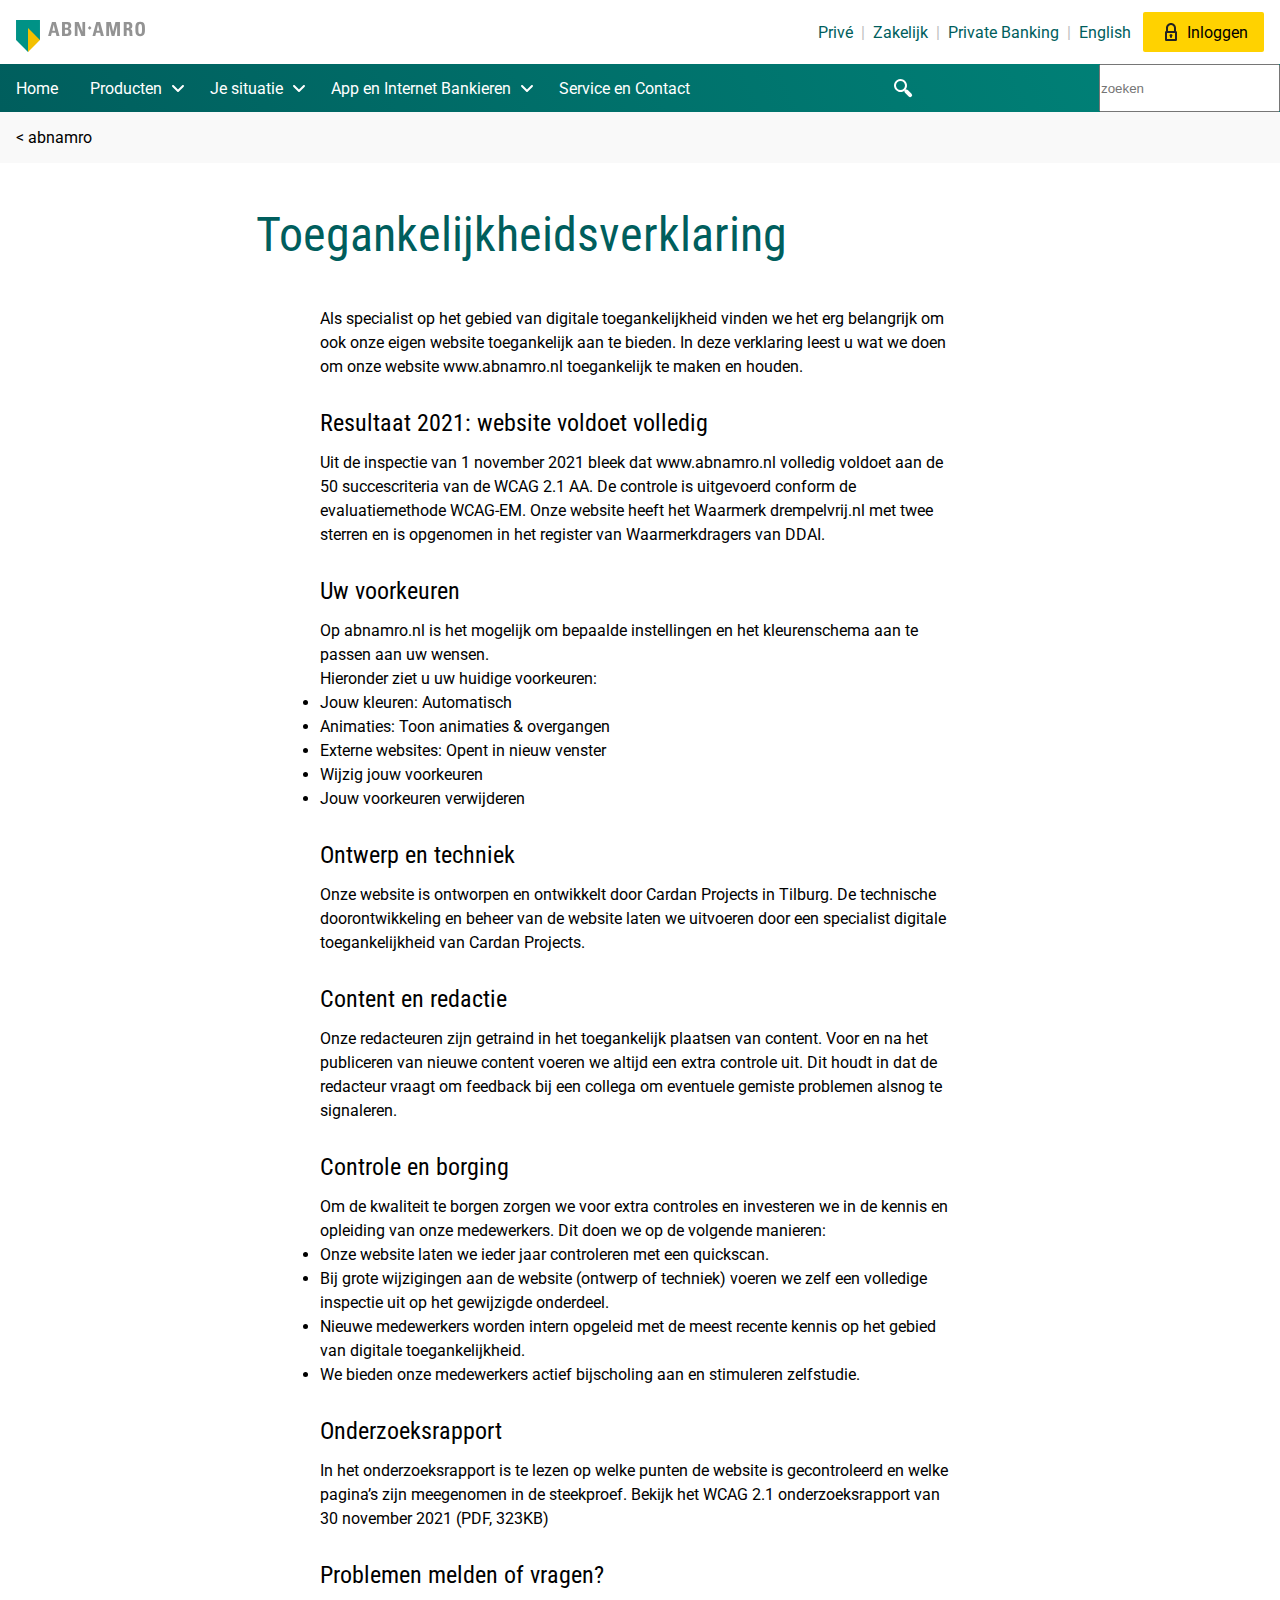
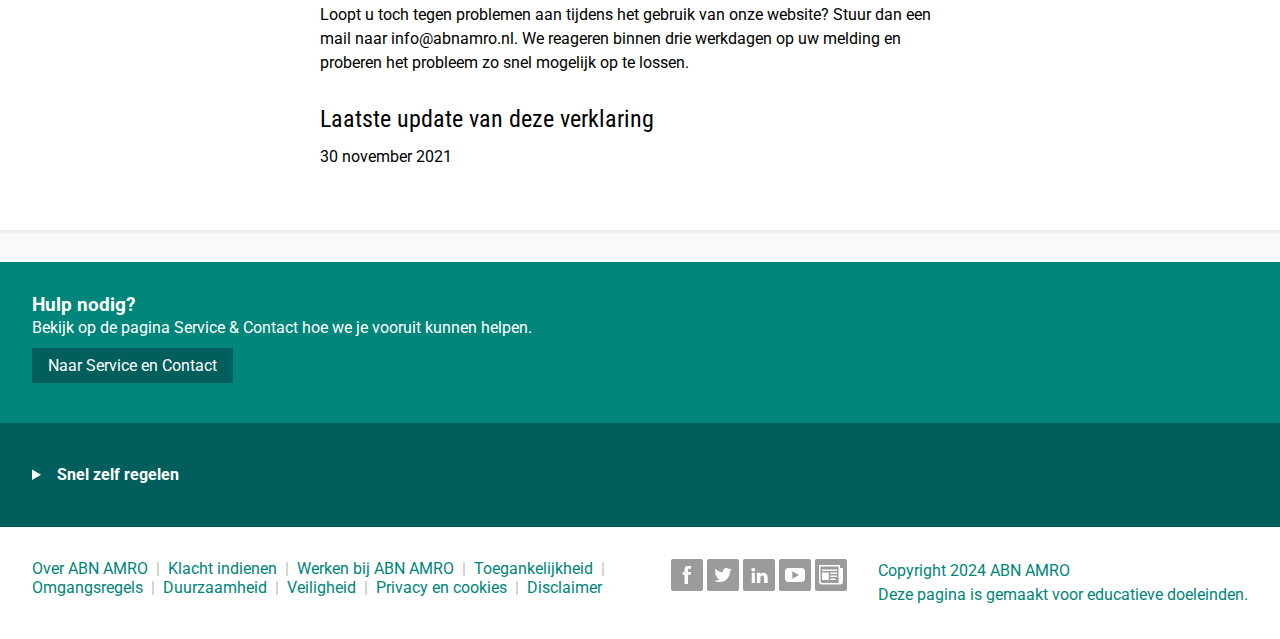
==== index.html @ bdba9764 "Add aria-expanded handling to main.js" ====
<!DOCTYPE html>
<html lang="nl">

<head>
    <meta charset="UTF-8">
    <meta name="viewport" content="width=device-width, initial-scale=1.0">
    <title>ABN AMRO</title>

    <link rel="icon" type="image/x-icon" href="assets/favicon.ico">
    <link rel="stylesheet" href="styles/style.css">

    <link rel="preconnect" href="https://fonts.googleapis.com">
    <link rel="preconnect" href="https://fonts.gstatic.com" crossorigin>
    <link
        href="https://fonts.googleapis.com/css2?family=Roboto+Condensed:ital,wght@0,100..900;1,100..900&family=Roboto:ital,wght@0,100;0,300;0,400;0,500;0,700;0,900;1,100;1,300;1,400;1,500;1,700;1,900&display=swap"
        rel="stylesheet">
</head>

<body>
    <header>
        <a href="#main" class="visually-hidden">Skip to main content</a>
        <nav class="nav-secondary">
            <div class="container">
                <a href="#" class="logo" aria-label="home"><img src="assets/abn.svg" height="100" alt=""></a>
                <ul class="desktop-only">
                    <li><a href="#">Privé</a></li>
                    <li><a href="#">Zakelijk</a></li>
                    <li><a href="#">Private Banking</a></li>
                    <li><a href="#">English</a></li>
                </ul>
                <a href="#" class="sign-in"><img src="assets/lock.svg" alt="">Inloggen</a>
            </div>
        </nav>
        <nav class="nav-primary">
            <div class="container">
                <ul>
                    <li class="desktop-only">
                        <a href="#">Home</a>
                    </li>
                    <li>
                        <button class="button-producten button-nav-primary" aria-expanded="false" aria-controls="producten">
                            Producten
                        </button>
                        <nav class="subnav collapsed" id="producten">
                            <ul class="container">
                                <li><button>Betalen & Creditcards</button></li>
                                <li><button>Hypotheken</button></li>
                                <li><button>Geld Lenen</button></li>
                                <li><button>Beleggen</button></li>
                                <li><button>Sparen</button></li>
                                <li><button>Verzekeringen</button></li>
                                <li><button>Pensioen</button></li>
                            </ul>
                        </nav>
                    </li>
                    <li>
                        <button class="button-situatie button-nav-primary" aria-expanded="false" aria-controls="situatie">
                            Je situatie
                        </button>
                        <nav class="subnav collapsed" id="situatie">
                            <ul class="container">
                                <li><button>Familie & relaties</button></li>
                                <li><button>Wonen</button></li>
                                <li><button>Studeren & Werken</button></li>
                                <li><button>Vermogen</button></li>
                                <li><button>Senioren</button></li>
                                <li><button>Ondernemers & medici</button></li>
                                <li><button>Speciaal voor</button></li>
                            </ul>
                        </nav>
                    </li>
                    <li>
                        <button class="button-app button-nav-primary" aria-expanded="false" aria-controls="bankieren">
                            App en Internet Bankieren
                        </button>
                        <nav class="subnav collapsed" id="bankieren">
                            <ul class="container">
                                <li><button>ABN AMRO app</button></li>
                                <li><button>Internet Bankieren</button></li>
                                <li><button>Hulp bij bankieren</button></li>
                                <li><button>Meer apps</button></li>
                                <li><button>Veilig bankieren</button></li>
                            </ul>
                        </nav>
                    </li>
                    <li>
                        <a href="#">Service en Contact</a>
                    </li>
                </ul>
                <button class="search" aria-label="search"><img src="assets/search.svg" alt=""></button>
                <input type="search" placeholder="zoeken">
            </div>
        </nav>
    </header>

    <main id="main">
        <a href="#" class="breadcrumb">&lt; abnamro</a>
        <div class="container">
            <section>
                <h1 class="header-xl">Toegankelijkheidsverklaring</h1>
                <p>
                    Als specialist op het gebied van digitale toegankelijkheid vinden we het erg belangrijk om ook onze
                    eigen website toegankelijk aan te bieden. In deze verklaring leest u wat we doen om onze website
                    www.abnamro.nl toegankelijk te maken en houden.
                </p>
            </section>

            <section>
                <h2 class="header-m">Resultaat 2021: website voldoet volledig</h2>
                <p>
                    Uit de inspectie van 1 november 2021 bleek dat www.abnamro.nl volledig voldoet aan de 50
                    succescriteria
                    van de WCAG 2.1 AA. De controle is uitgevoerd conform de evaluatiemethode WCAG-EM.
                    Onze website heeft het Waarmerk drempelvrij.nl met twee sterren en is opgenomen in het register van
                    Waarmerkdragers van DDAI.
                </p>
            </section>

            <section>
                <h2 class="header-m">Uw voorkeuren</h2>
                <p>
                    Op abnamro.nl is het mogelijk om bepaalde instellingen en het kleurenschema aan te passen aan uw
                    wensen.
                </p>
                <p>
                    Hieronder ziet u uw huidige voorkeuren:
                </p>

                <ul>
                    <li>Jouw kleuren: Automatisch</li>
                    <li>Animaties: Toon animaties & overgangen</li>
                    <li>Externe websites: Opent in nieuw venster</li>
                    <li>Wijzig jouw voorkeuren</li>
                    <li>Jouw voorkeuren verwijderen</li>
                </ul>
            </section>

            <section>
                <h2 class="header-m">Ontwerp en techniek</h2>
                <p>
                    Onze website is ontworpen en ontwikkelt door Cardan Projects in Tilburg. De technische
                    doorontwikkeling
                    en
                    beheer van de website laten we uitvoeren door een specialist digitale toegankelijkheid van Cardan
                    Projects.
                </p>
            </section>

            <section>
                <h2 class="header-m">Content en redactie</h2>
                <p>
                    Onze redacteuren zijn getraind in het toegankelijk plaatsen van content. Voor en na het publiceren
                    van
                    nieuwe content voeren we altijd een extra controle uit. Dit houdt in dat de redacteur vraagt om
                    feedback
                    bij
                    een collega om eventuele gemiste problemen alsnog te signaleren.
                </p>
            </section>

            <section>
                <h2 class="header-m">Controle en borging</h2>
                <p>
                    Om de kwaliteit te borgen zorgen we voor extra controles en investeren we in de kennis en opleiding
                    van
                    onze
                    medewerkers. Dit doen we op de volgende manieren:
                </p>
                <ul>
                    <li>Onze website laten we ieder jaar controleren met een quickscan.</li>
                    <li>Bij grote wijzigingen aan de website (ontwerp of techniek) voeren we zelf een volledige
                        inspectie uit op het gewijzigde onderdeel.</li>
                    <li>Nieuwe medewerkers worden intern opgeleid met de meest recente kennis op het gebied van digitale
                        toegankelijkheid.</li>
                    <li>We bieden onze medewerkers actief bijscholing aan en stimuleren zelfstudie.</li>
                </ul>
            </section>

            <section>
                <h2 class="header-m">Onderzoeksrapport</h2>
                <p>
                    In het onderzoeksrapport is te lezen op welke punten de website is gecontroleerd en welke pagina’s
                    zijn
                    meegenomen in de steekproef. Bekijk het WCAG 2.1 onderzoeksrapport van 30 november 2021 (PDF, 323KB)
                </p>
            </section>

            <section>
                <h2 class="header-m">Problemen melden of vragen?</h2>
                <p>
                    Loopt u toch tegen problemen aan tijdens het gebruik van onze website? Stuur dan een mail naar
                    info@abnamro.nl. We reageren binnen drie werkdagen op uw melding en proberen het probleem zo snel
                    mogelijk op te lossen.
                </p>
            </section>

            <section>
                <h2 class="header-m">Laatste update van deze verklaring</h2>
                <time datetime="2021-11-30">30 november 2021</time>
            </section>
        </div>
    </main>

    <footer>
        <section class="footer-help">
            <div class="container">
                <h3>Hulp nodig?</h3>
                <p>Bekijk op de pagina Service & Contact hoe we je vooruit kunnen helpen.</p>
                <a href="#" class="button-link button-help">Naar Service en Contact</a>
            </div>
        </section>
        <section class="footer-nav">
            <div class="container">
                <details>
                    <summary>
                        <h3 class="header-xs">Snel zelf regelen</h3>
                    </summary>
                    <div class="flex">
                        <section class="footer-subsection">
                            <h3 class="header-xs">Producten</h3>
                            <ul>
                                <li><a href="#">Betalen & Creditcards</a></li>
                                <li><a href="#">Hypotheken</a></li>
                                <li><a href="#">Geld lenen</a></li>
                                <li><a href="#">Beleggen</a></li>
                                <li><a href="#">Sparen</a></li>
                                <li><a href="#">Verzekeringen</a></li>
                                <li><a href="#">Pensioen</a></li>
                            </ul>
                        </section>
                        <div class="subflex">
                            <section class="footer-subsection">
                                <h3 class="header-xs">Je situatie</h3>
                                <ul>
                                    <li><a href="#">Ouders & Kinderen</a></li>
                                    <li><a href="#">Wonen</a></li>
                                    <li><a href="#">Studeren</a></li>
                                    <li><a href="#">Vermogen</a></li>
                                    <li><a href="#">Senioren</a></li>
                                    <li><a href="#">Ondernemers</a></li>
                                </ul>
                            </section>
                            <section class="footer-subsection">
                                <h3 class="header-xs">Meest gezocht</h3>
                                <ul>
                                    <li><a href="#">Hypotheek berekenen</a></li>
                                    <li><a href="#">E.dentifier</a></li>
                                    <li><a href="#">Jaaroverzicht</a></li>
                                    <li><a href="#">Rood staan</a></li>
                                </ul>
                            </section>
                        </div>
                        <section class="footer-subsection">
                            <h3 class="header-xs">Digitale Diensten</h3>
                            <ul>
                                <li><a href="#">Internet Bankieren</a></li>
                                <li><a href="#">ABN AMRO app</a></li>
                                <li><a href="#">Tikkie</a></li>
                                <li><a href="#">Apple Pay</a></li>
                                <li><a href="#">Google Pay</a></li>
                                <li><a href="#">Veilig bankieren</a></li>
                            </ul>
                        </section>
                    </div>
                </details>
            </div>
        </section>
        <section class="footer-socials">
            <div class="container">
                <h3 class="visually-hidden">Overige links</h3>
                <ul class="secondary-footer-nav">
                    <li><a href="#">Over ABN AMRO</a></li>
                    <li><a href="#">Klacht indienen</a></li>
                    <li><a href="#">Werken bij ABN AMRO</a></li>
                    <li><a href="#">Toegankelijkheid</a></li>
                    <li><a href="#">Omgangsregels</a></li>
                    <li><a href="#">Duurzaamheid</a></li>
                    <li><a href="#">Veiligheid</a></li>
                    <li><a href="#">Privacy en cookies</a></li>
                    <li><a href="#">Disclaimer</a></li>
                </ul>
                <ul class="socials">
                    <li><a href="#" class="social-button" aria-label="Facebook"><img src="assets/facebook.svg"
                                alt=""></a></li>
                    <li><a href="#" class="social-button" aria-label="X"><img src="assets/twitter.svg" alt=""></a></li>
                    <li><a href="#" class="social-button" aria-label="LinkedIn"><img src="assets/linkedin.svg"
                                alt=""></a></li>
                    <li><a href="#" class="social-button" aria-label="YouTube"><img src="assets/youtube.svg" alt=""></a>
                    </li>
                    <li><a href="#" class="social-button" aria-label="Nieuwsbrief"><img src="assets/nieuwsbrief.svg"
                                alt=""></a></li>
                </ul>
                <div>
                    <p>Copyright 2024 ABN AMRO</p>
                    <p>Deze pagina is gemaakt voor educatieve doeleinden.</p>
                </div>

            </div>
        </section>
    </footer>
    <script src="scripts/main.js"></script>
</body>

</html>
---- styles/style.css ----
/* ==================== */
/* = CUSTOM VARIABLES = */
/* ==================== */

:root {
    --abn-dark-green: #004c4c;
    --abn-green: #00A296;

    --primary-color: #005e5d;
    --secondary-color: #00857a;
    --accent-color: #ffd200;

    --primary-bg: #F9F9F9;
    --secondary-bg: #FFFFFF;

    --primary-font: "Roboto", sans-serif;
    --secondary-font: "Roboto Condensed", sans-serif;

    --content-width: 1300px;
}

/* ================== */
/* = GENERAL STYLES = */
/* ================== */

* {
    box-sizing: border-box;
    margin: 0;
    padding: 0;
}

html,
body {
    height: 100%;
    max-width: 100vw;
}

body {
    overflow-x: hidden;
}

a {
    text-decoration: none;
    color: inherit;

    &:hover {
        text-decoration: underline;
    }
}

.container {
    display: flex;
    justify-content: space-between;
    align-items: center;
    max-width: var(--content-width);
    margin: auto;
}

.desktop-only {
    display: none;
}

@media screen and (min-width: 768px) {
    .desktop-only {
        display: inherit;
    }
}

.flex {
    display: flex;
    flex-direction: column;
}

@media screen and (min-width: 768px) {
    .flex {
        flex-direction: row;
    }
}

.subflex {
    display: flex;
    flex-direction: column;
}

@media screen and (min-width:1000px) {
    .subflex {
        flex-direction: row;
    }
}

/* ============== */
/* = TYPOGRAPHY = */
/* ============== */

body {
    font-family: var(--primary-font);
}

p {
    line-height: 1.5em;
}

.header-xl {
    font-family: var(--secondary-font);
    font-size: clamp(1.5rem, 8vw, 3rem);
    line-height: 3rem;
    font-weight: 400;
    color: var(--primary-color);
    padding-bottom: .5em;
    text-wrap: balance;
}

.header-l {
    font-family: var(--secondary-font);
    font-size: 2rem;
    line-height: 2.5rem;
    font-weight: 400;
    text-wrap: balance;
}

.header-m {
    font-family: var(--secondary-font);
    line-height: 2rem;
    font-weight: 400;
    padding: .5em 0;
    text-wrap: balance;
}

.header-s {
    font-family: var(--secondary-font);
    font-size: 1.125rem;
    line-height: 1.5em;
    margin: .5em;
}

.header-xs {
    font-family: var(--primary-font);
    font-size: 1rem;
    line-height: 1.5em;
    margin: .5em;
}

/* =============== */
/* = PRIMARY NAV = */
/* =============== */

.nav-primary {
    background-color: var(--primary-color);
    background-image: linear-gradient(-296deg, #005e5d, #00857a);
    color: white;

    ul {
        display: flex;
        gap: 0;
        align-items: stretch;
        list-style: none;

        li {
            min-width: max-content;
        }
    }

    a,
    button {
        padding-inline: 1em;
        display: flex;
        align-items: center;
        height: 100%;

        &:hover {
            background-color: #ffffff20;
            cursor: pointer;
            text-decoration: none;
            transition: .2s;
        }
    }

    button {
        /* Remove default styling */
        appearance: none;
        background-color: unset;
        border: none;

        /* Typography */
        font-family: var(--primary-font);
        font-size: 1rem;
        color: white;
        position: relative;
    }

    .button-nav-primary {
        padding-right: 2em;
        background-color: var(--primary-color);
    }

    .button-nav-primary::after {
        display: block;
        position: absolute;
        background-image: url(../assets/arrow-down.svg);
        background-repeat: no-repeat;
        content: "";
        top: 25%;
        right: 0.25em;
        aspect-ratio: 1;
        height: 50%;
        transform: rotate(-180deg);
        transition: .3s;
    }

    li:has(nav.collapsed) {
        .button-nav-primary {
            background-color: unset;
        }

        .button-nav-primary::after {
            transform: rotate(0deg);
            transform-origin: center;
            transition: .3s;
        }
    }

    .search {
        height: auto;
    }

    .subnav {
        width: 100vw;
        position: absolute;
        left: 0;
        z-index: 1;
        background: #00675e linear-gradient(135deg, #005e5d 0, #00877d 58%, #00756f 58%, #009185 100%);
        color: white;
        min-height: 50vh;

        ul {
            display: block;
            padding: 2em;
        }

        button {
            font-family: var(--secondary-font);
            font-size: 1.125rem;
            padding: .5em;
            width: 12em;
        }

        &:focus {
            background-color: red;
        }
    }

    .collapsed {
        display: none;
    }

    @media screen and (max-width: 768px) {
        .search {
            box-shadow: 0 0 20px rgba(0, 0, 0, 0.50);
            clip-path: inset(0 0 0 -20px);
        }
    }

    .container {
        align-items: stretch;

        &>ul {
            height: 3rem;
            overflow-x: scroll;
            scrollbar-width: none;
        }
    }
}

.nav-secondary {
    padding: .5em 1em;
    background-color: white;
    color: var(--primary-color);

    ul {
        display: none;

        @media screen and (min-width: 768px) {
            display: block;
        }

        li {
            display: inline-block;
            margin-right: .25em;
        }

        li::after {
            margin-left: .5em;
            content: "|";
            opacity: 50%;
            color: grey;
        }

        li:last-child:after {
            content: "";
        }
    }

    .logo {
        margin-right: auto;

        img {
            height: 2rem;
            margin-top: .75em;
        }
    }
}

.nav-mobile {
    background-color: white;
    color: var(--primary-color);
}

.sign-in {
    background-color: var(--accent-color);
    color: black;

    display: flex;
    align-items: center;
    gap: .25em;

    border-radius: 2px;
    text-decoration: none;
    padding: .5em 1em;

    &:hover {
        text-decoration: none;
        background-color: #E8BF2B;
    }
}

/* ======== */
/* = MAIN = */
/* ======== */

main {
    background-color: var(--primary-bg);
    padding-bottom: 2rem;

    h1 {
        margin-bottom: .5em;
        margin-top: 1em;
    }

    @media screen and (min-width: 768px) {
        h1 {
            position: relative;
            left: -5vw;
        }
    }

    section {
        width: 100%;
        max-width: 40em;
    }

    .breadcrumb {
        display: block;
        width: var(--content-width);
        margin: 0 auto;
        padding: 1em;
    }

    .container {
        flex-direction: column;
        justify-content: start;
        gap: 1rem;
        max-width: var(--content-width);
        background-color: var(--secondary-bg);
        padding: 0 1em 4em 1em;
        box-shadow: 0 2px 2px 0 rgba(34, 34, 34, .08);
    }

    li {
        line-height: 1.5em;
    }
}

/* ========== */
/* = FOOTER = */
/* ========== */

footer {
    width: 100%;
    display: flex;
    flex-direction: column;
    align-items: center;

    .secondary-footer-nav {
        max-width: 50%;

        li {
            display: inline-block;
            margin-right: .25em;
        }

        li::after {
            margin-left: .5em;
            content: "|";
            opacity: 50%;
            color: grey;
        }

        li:last-child:after {
            content: "";
        }
    }

    .container {
        flex-direction: column;
        align-items: flex-start;
    }

    section {
        width: 100%;
        padding: 2rem;
    }

    .button-help {
        background-color: var(--primary-color);
        margin: .5em 0;
        min-width: max-content;
    }

    .socials {
        display: inline-flex;
        list-style: none;
        gap: .25rem;
    }

    summary h3 {
        display: inline-block;
    }

    details {
        width: 100%;
    }

    .details-subsection {
        min-width: max-content;
    }
}

.footer-subsection {
    min-width: max-content;
    max-width: 20%;
    flex-grow: 0;

    ul {
        list-style: none;
        line-height: 2;

        li {
            min-width: max-content;
        }
    }

    a::before {
        content: "";
        background-image: url("../assets/arrow-right.svg");
        padding-right: 1.5em;
        background-repeat: no-repeat;
        position: relative;
        left: 0;
        transition: .2s all;
    }

    a:hover:before {
        left: .33em;
        transition: .1s all;
    }

}

.footer-help {
    background-color: var(--secondary-color);
    color: white;
}

.footer-nav {
    background-color: var(--primary-color);
    color: white;
}

.footer-socials {
    color: var(--secondary-color);
}

@media screen and (min-width: 768px) {
    .footer-socials .container {
        flex-direction: row;
    }
}

.social-button {
    background-color: #9b9b9b;
    height: 2rem;
    width: 2rem;
    display: inline-block;
    display: flex;
    align-items: center;
    justify-content: center;
    border-radius: 2px;

    &:hover {
        background-color: #17928C;
    }
}

.button-link {
    display: block;
    text-decoration: none;
    padding: .5em 1em;
}

/* https://www.a11yproject.com/posts/how-to-hide-content/ */
.visually-hidden {
    clip: rect(0 0 0 0);
    clip-path: inset(50%);
    height: 1px;
    overflow: hidden;
    position: absolute;
    white-space: nowrap;
    width: 1px;
    top: 0;
}

.visually-hidden:focus {
    clip: auto;
    clip-path: unset;
    height: auto;
    overflow: auto;
    position: absolute;
    width: auto;
    background-color: white;
}
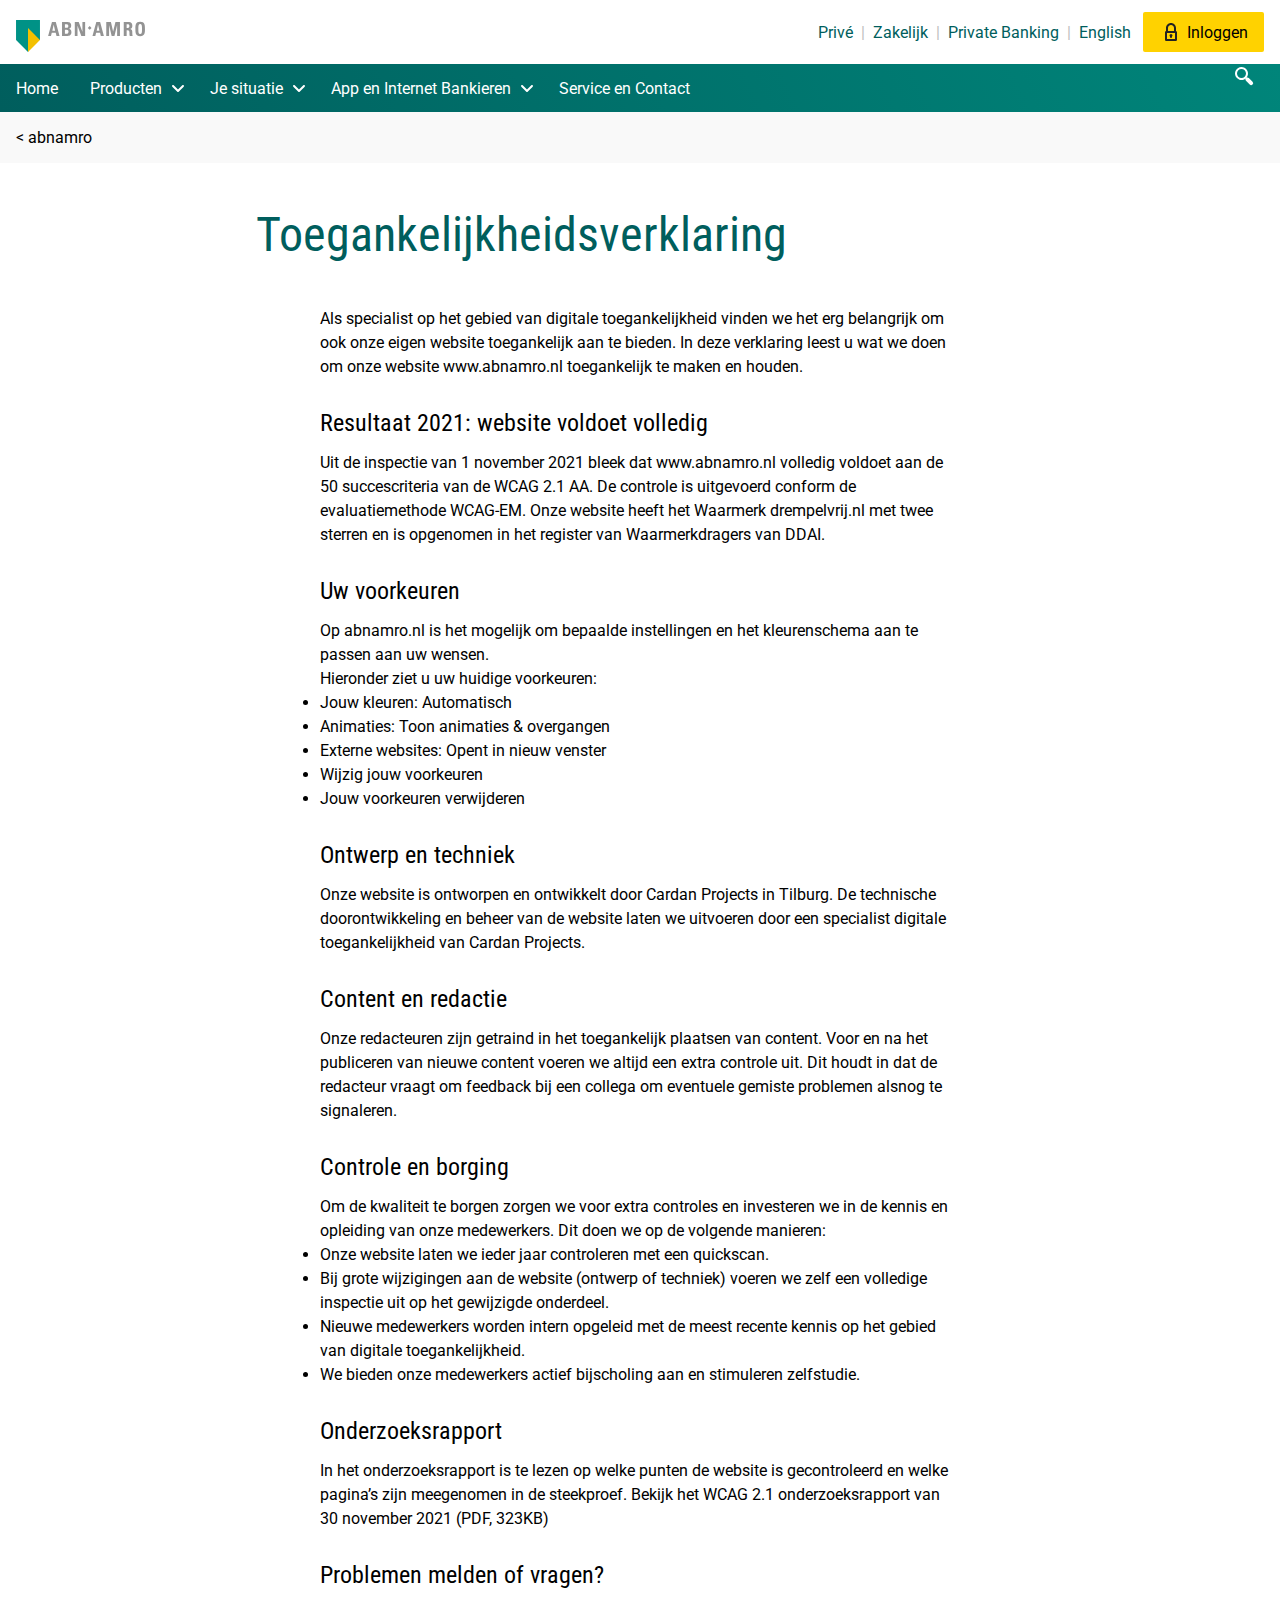
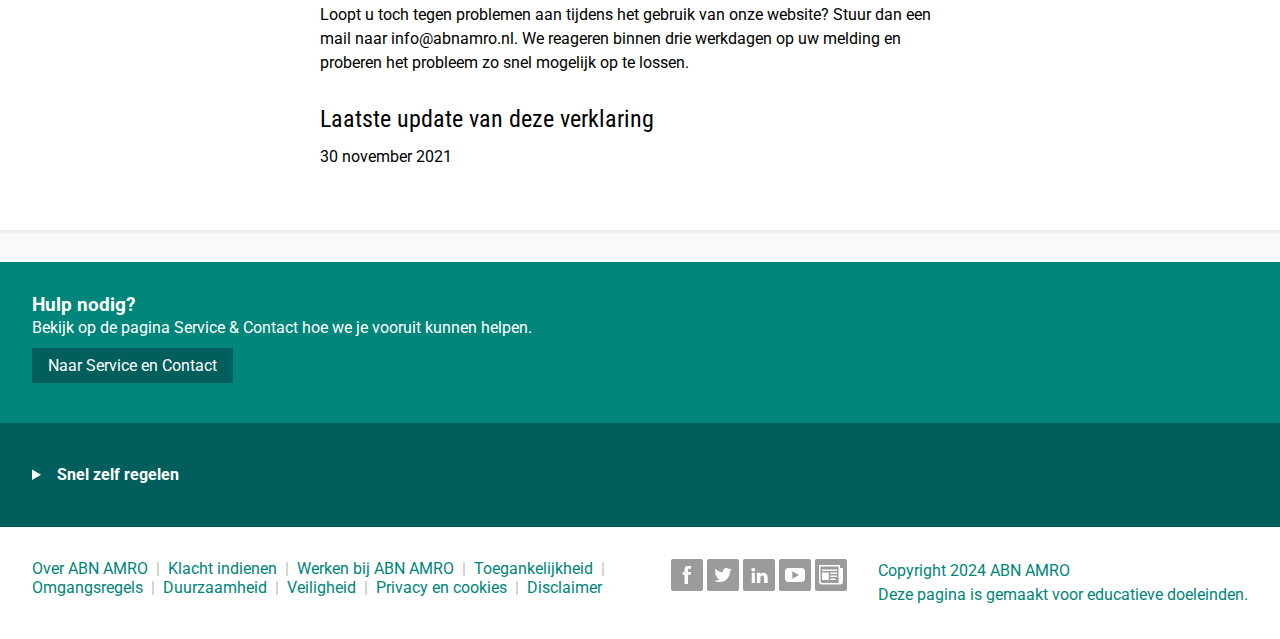
==== commit c4ae796b: "Make searchbar expandible" ====
--- a/index.html
+++ b/index.html
@@ -87,8 +87,12 @@
                         <a href="#">Service en Contact</a>
                     </li>
                 </ul>
-                <button class="search" aria-label="search"><img src="assets/search.svg" alt=""></button>
-                <input type="search" placeholder="zoeken">
+                <form action=""">
+                    <button class="search" aria-label="search">
+                        <!-- <img src="assets/search.svg" alt=""> -->
+                    </button>
+                    <input type="search" placeholder="zoeken" class="collapsed">
+                </form>
             </div>
         </nav>
     </header>
@@ -298,7 +302,8 @@
             </div>
         </section>
     </footer>
-    <script src="scripts/main.js"></script>
+    <script src="scripts/searchbar.js"></script>
+    <script src="scripts/nav.js"></script>
 </body>
 
 </html>--- a/styles/style.css
+++ b/styles/style.css
@@ -166,6 +166,7 @@
         display: flex;
         align-items: center;
         height: 100%;
+        transition: .2s;
 
         &:hover {
             background-color: #ffffff20;
@@ -219,8 +220,53 @@
         }
     }
 
+    form {
+        position: relative;
+        .search {
+            background-image: url(../assets/icon-x.svg);
+            background-repeat: no-repeat;
+        }
+    }
+
+    form:has(input.collapsed) {
+        .search {
+            background-image: url(../assets/search.svg);
+            background-repeat: no-repeat;
+        }
+        
+    }
+
     .search {
-        height: auto;
+        width: 3em;
+        height: 3em;
+        position: absolute;
+        right: 0;
+    }
+
+    input[type="search"] {
+        display: block;
+        appearance: none;
+        border: 0;
+        border-radius: 2px;
+        width: 20em;
+        margin: .3em;
+        height: 100%;
+        max-height: 2.25em;
+        font-size: 1rem;
+        padding-inline: 1em;
+        transition: .5s ease-in allow-discrete;
+
+        &.collapsed {
+            display: none;
+            width: 0px;
+            padding-inline: 0em;
+            transition: .5s ease-in allow-discrete;
+        }
+
+        @starting-style {
+            width: 0px;
+            padding-inline: 0em;
+        }
     }
 
     .subnav {
@@ -242,10 +288,6 @@
             font-size: 1.125rem;
             padding: .5em;
             width: 12em;
-        }
-
-        &:focus {
-            background-color: red;
         }
     }
 
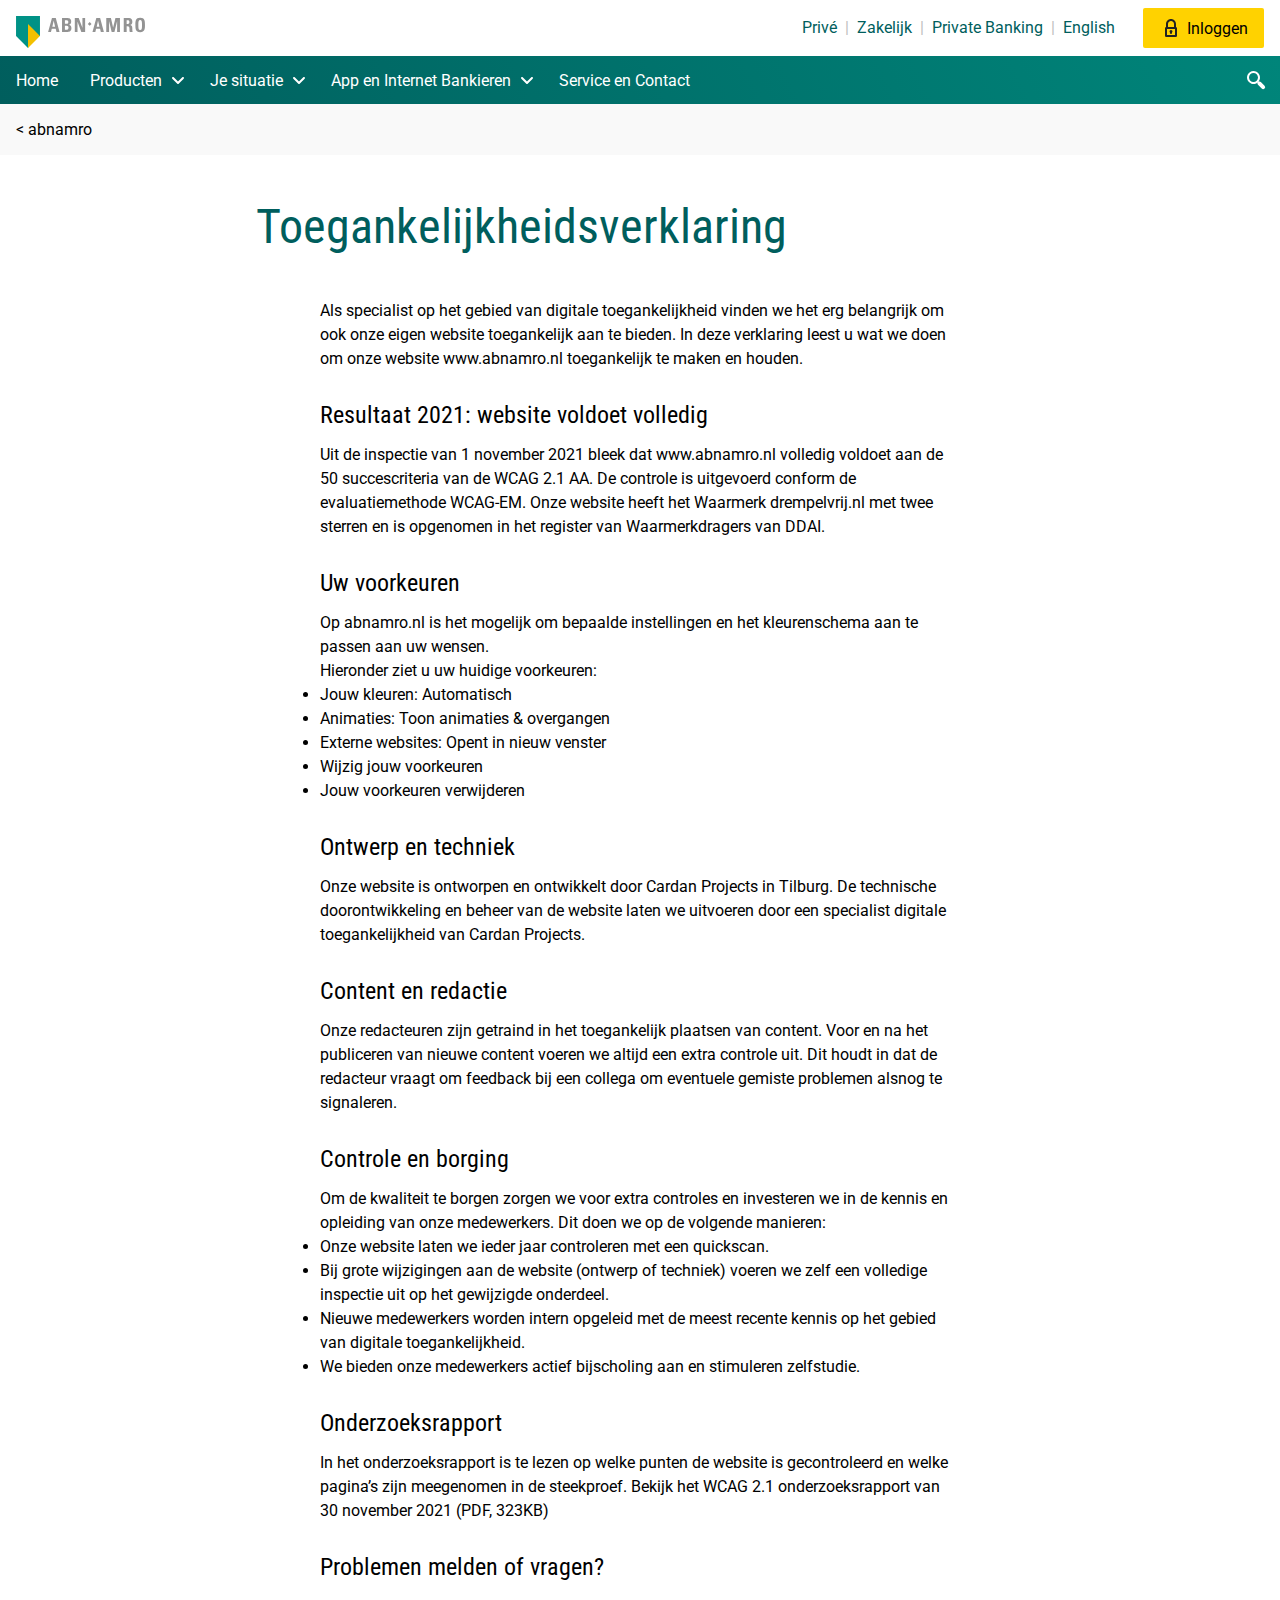
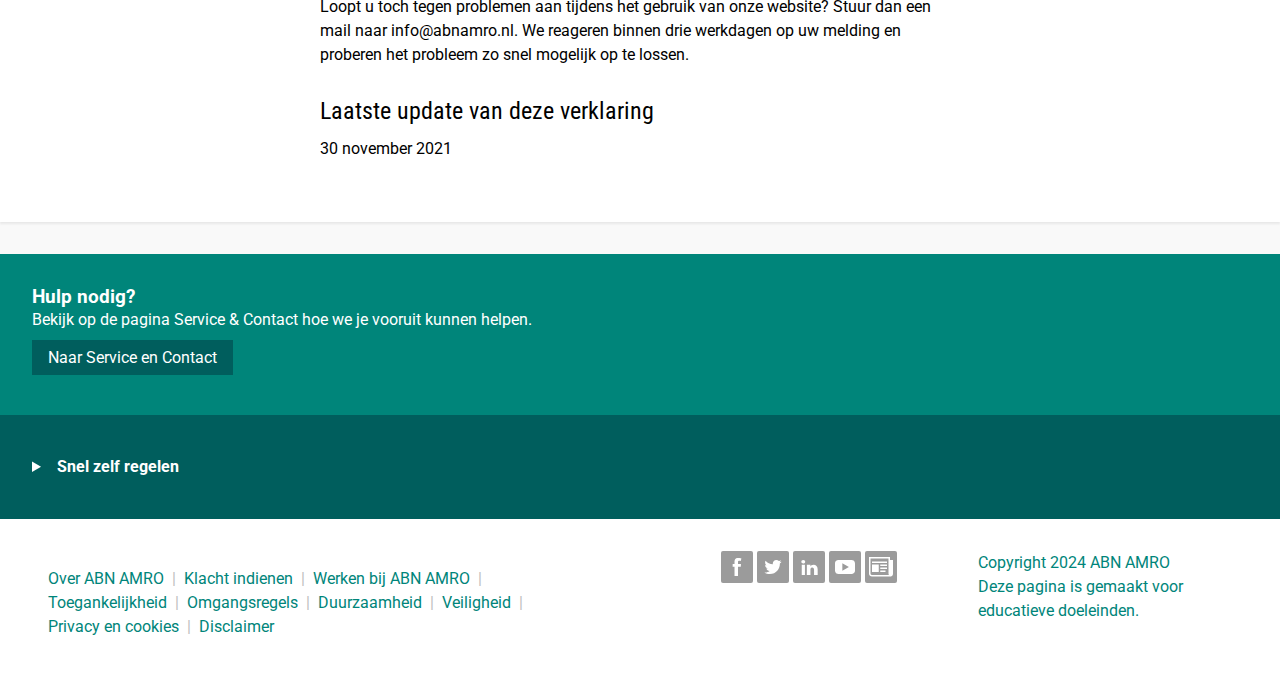
==== commit eed1f949: "Increase touch target size" ====
--- a/index.html
+++ b/index.html
@@ -22,7 +22,7 @@
         <nav class="nav-secondary">
             <div class="container">
                 <a href="#" class="logo" aria-label="home"><img src="assets/abn.svg" height="100" alt=""></a>
-                <ul class="desktop-only">
+                <ul class="desktop-only inline-link-list">
                     <li><a href="#">Privé</a></li>
                     <li><a href="#">Zakelijk</a></li>
                     <li><a href="#">Private Banking</a></li>
@@ -88,9 +88,7 @@
                     </li>
                 </ul>
                 <form action=""">
-                    <button class="search" aria-label="search">
-                        <!-- <img src="assets/search.svg" alt=""> -->
-                    </button>
+                    <button class="search" aria-label="search"></button>
                     <input type="search" placeholder="zoeken" class="collapsed">
                 </form>
             </div>
@@ -272,7 +270,7 @@
         <section class="footer-socials">
             <div class="container">
                 <h3 class="visually-hidden">Overige links</h3>
-                <ul class="secondary-footer-nav">
+                <ul class="secondary-footer-nav inline-link-list">
                     <li><a href="#">Over ABN AMRO</a></li>
                     <li><a href="#">Klacht indienen</a></li>
                     <li><a href="#">Werken bij ABN AMRO</a></li>
@@ -294,7 +292,7 @@
                     <li><a href="#" class="social-button" aria-label="Nieuwsbrief"><img src="assets/nieuwsbrief.svg"
                                 alt=""></a></li>
                 </ul>
-                <div>
+                <div class="copyright">
                     <p>Copyright 2024 ABN AMRO</p>
                     <p>Deze pagina is gemaakt voor educatieve doeleinden.</p>
                 </div>
--- a/styles/style.css
+++ b/styles/style.css
@@ -222,18 +222,16 @@
 
     form {
         position: relative;
+
         .search {
             background-image: url(../assets/icon-x.svg);
-            background-repeat: no-repeat;
         }
     }
 
     form:has(input.collapsed) {
         .search {
             background-image: url(../assets/search.svg);
-            background-repeat: no-repeat;
-        }
-        
+        }
     }
 
     .search {
@@ -241,6 +239,8 @@
         height: 3em;
         position: absolute;
         right: 0;
+        background-position: center;
+        background-repeat: no-repeat;
     }
 
     input[type="search"] {
@@ -254,13 +254,13 @@
         max-height: 2.25em;
         font-size: 1rem;
         padding-inline: 1em;
-        transition: .5s ease-in allow-discrete;
+        transition: .5s ease-in-out allow-discrete;
 
         &.collapsed {
             display: none;
             width: 0px;
             padding-inline: 0em;
-            transition: .5s ease-in allow-discrete;
+            transition: .5s ease-in-out allow-discrete;
         }
 
         @starting-style {
@@ -314,7 +314,7 @@
 }
 
 .nav-secondary {
-    padding: .5em 1em;
+    padding: 0em 1em;
     background-color: white;
     color: var(--primary-color);
 
@@ -372,6 +372,15 @@
     &:hover {
         text-decoration: none;
         background-color: #E8BF2B;
+    }
+}
+
+.inline-link-list {
+    padding: 1em;
+    line-height: 1.5;
+
+    li>a {
+        padding: 1em 0;
     }
 }
 
@@ -557,6 +566,12 @@
     display: block;
     text-decoration: none;
     padding: .5em 1em;
+}
+
+@media screen and (min-width: 768px) {
+    .copyright {
+        max-width: 30ch;
+    }
 }
 
 /* https://www.a11yproject.com/posts/how-to-hide-content/ */
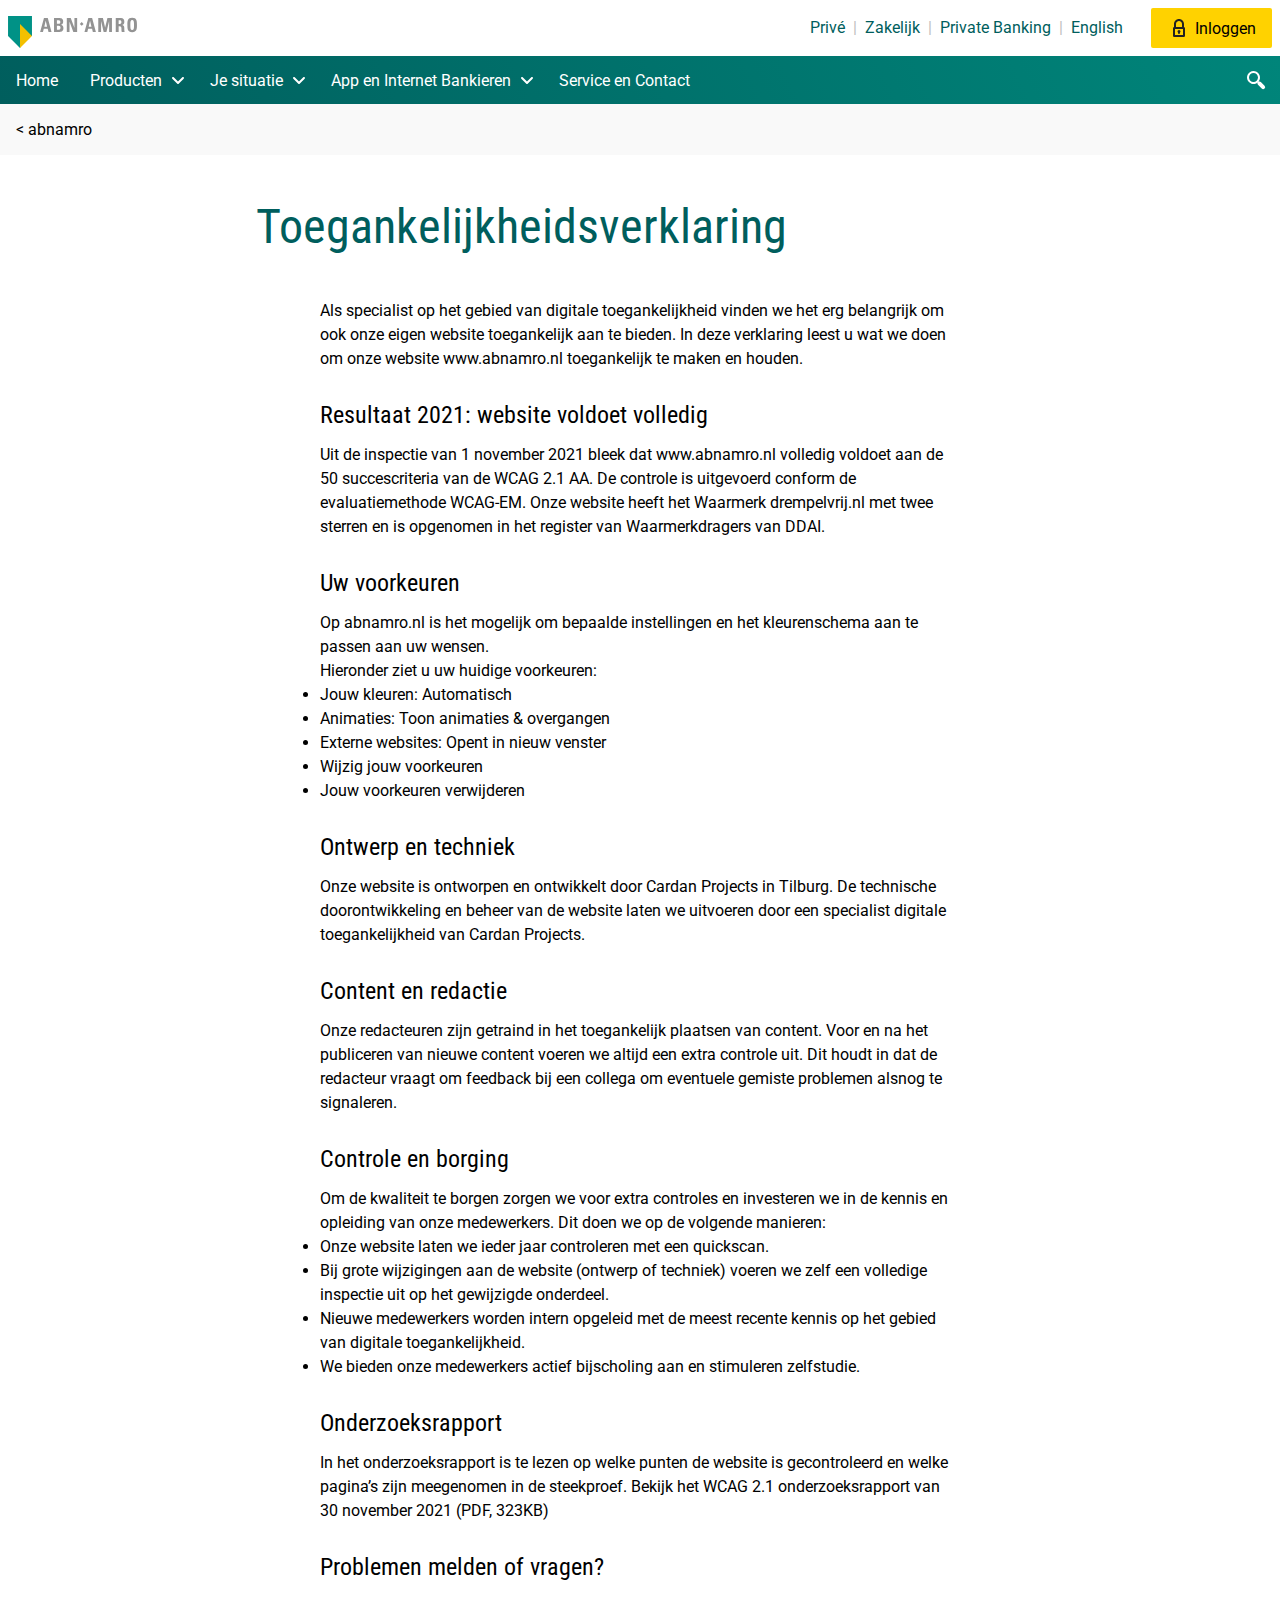
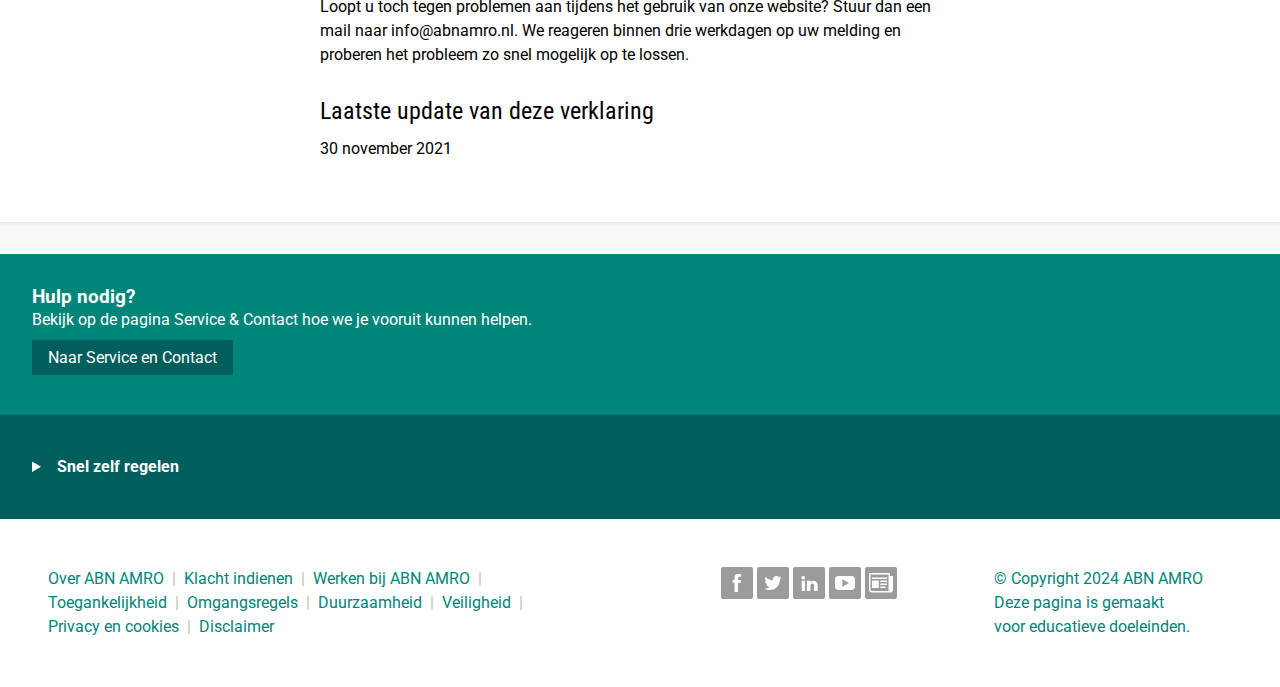
==== commit 7aae65f8: "Improve header and footer" ====
--- a/index.html
+++ b/index.html
@@ -293,7 +293,7 @@
                                 alt=""></a></li>
                 </ul>
                 <div class="copyright">
-                    <p>Copyright 2024 ABN AMRO</p>
+                    <p>© Copyright 2024 ABN AMRO</p>
                     <p>Deze pagina is gemaakt voor educatieve doeleinden.</p>
                 </div>
 
--- a/styles/style.css
+++ b/styles/style.css
@@ -66,6 +66,7 @@
     }
 }
 
+/* Positioning helper classes */
 .flex {
     display: flex;
     flex-direction: column;
@@ -189,6 +190,8 @@
         position: relative;
     }
 
+    /* The buttons that control the collapsible subnavs. */
+    /* Subnavs: expanded */
     .button-nav-primary {
         padding-right: 2em;
         background-color: var(--primary-color);
@@ -208,6 +211,7 @@
         transition: .3s;
     }
 
+    /* Subnavs: collapsed */
     li:has(nav.collapsed) {
         .button-nav-primary {
             background-color: unset;
@@ -220,6 +224,7 @@
         }
     }
 
+    /* Searchbar: expanded */
     form {
         position: relative;
 
@@ -228,19 +233,28 @@
         }
     }
 
+    /* Searchbar: collapsed */
     form:has(input.collapsed) {
         .search {
             background-image: url(../assets/search.svg);
         }
     }
 
+    /* Search button */
     .search {
         width: 3em;
         height: 3em;
         position: absolute;
         right: 0;
+        background-color: var(--secondary-color);
         background-position: center;
         background-repeat: no-repeat;
+    }
+
+    @media screen and (min-width: 768px) {
+        .search {
+            background-color: unset;
+        }
     }
 
     input[type="search"] {
@@ -263,10 +277,19 @@
             transition: .5s ease-in-out allow-discrete;
         }
 
+        /* Needed to animate from display: none to display: block */
         @starting-style {
             width: 0px;
             padding-inline: 0em;
         }
+    }
+
+    /* Remove default 'clear all' search button */
+    input[type="search"]::-webkit-search-decoration,
+    input[type="search"]::-webkit-search-cancel-button,
+    input[type="search"]::-webkit-search-results-button,
+    input[type="search"]::-webkit-search-results-decoration {
+        display: none;
     }
 
     .subnav {
@@ -313,8 +336,9 @@
     }
 }
 
+/* The nav that contains the logo and the sign-in button */
 .nav-secondary {
-    padding: 0em 1em;
+    padding: 0em .5em;
     background-color: white;
     color: var(--primary-color);
 
@@ -352,6 +376,17 @@
     }
 }
 
+.inline-link-list {
+    padding: 1em;
+    line-height: 1.5;
+
+    li>a {
+        padding: 1em 0;
+    }
+}
+
+/* The third navbar that is only visible on mobile. 
+Contains language selector, and a dropdown to pick between business and private banking. */
 .nav-mobile {
     background-color: white;
     color: var(--primary-color);
@@ -372,15 +407,6 @@
     &:hover {
         text-decoration: none;
         background-color: #E8BF2B;
-    }
-}
-
-.inline-link-list {
-    padding: 1em;
-    line-height: 1.5;
-
-    li>a {
-        padding: 1em 0;
     }
 }
 
@@ -442,7 +468,7 @@
     align-items: center;
 
     .secondary-footer-nav {
-        max-width: 50%;
+        
 
         li {
             display: inline-block;
@@ -458,6 +484,10 @@
 
         li:last-child:after {
             content: "";
+        }
+
+        @media screen and (min-width: 768px) {
+            max-width: 50%;
         }
     }
 
@@ -524,7 +554,6 @@
         left: .33em;
         transition: .1s all;
     }
-
 }
 
 .footer-help {
@@ -568,8 +597,17 @@
     padding: .5em 1em;
 }
 
+.socials {
+    padding: 1em;
+}
+
+.copyright {
+    padding: 1em;
+}
+
 @media screen and (min-width: 768px) {
     .copyright {
+        text-wrap: balance;
         max-width: 30ch;
     }
 }
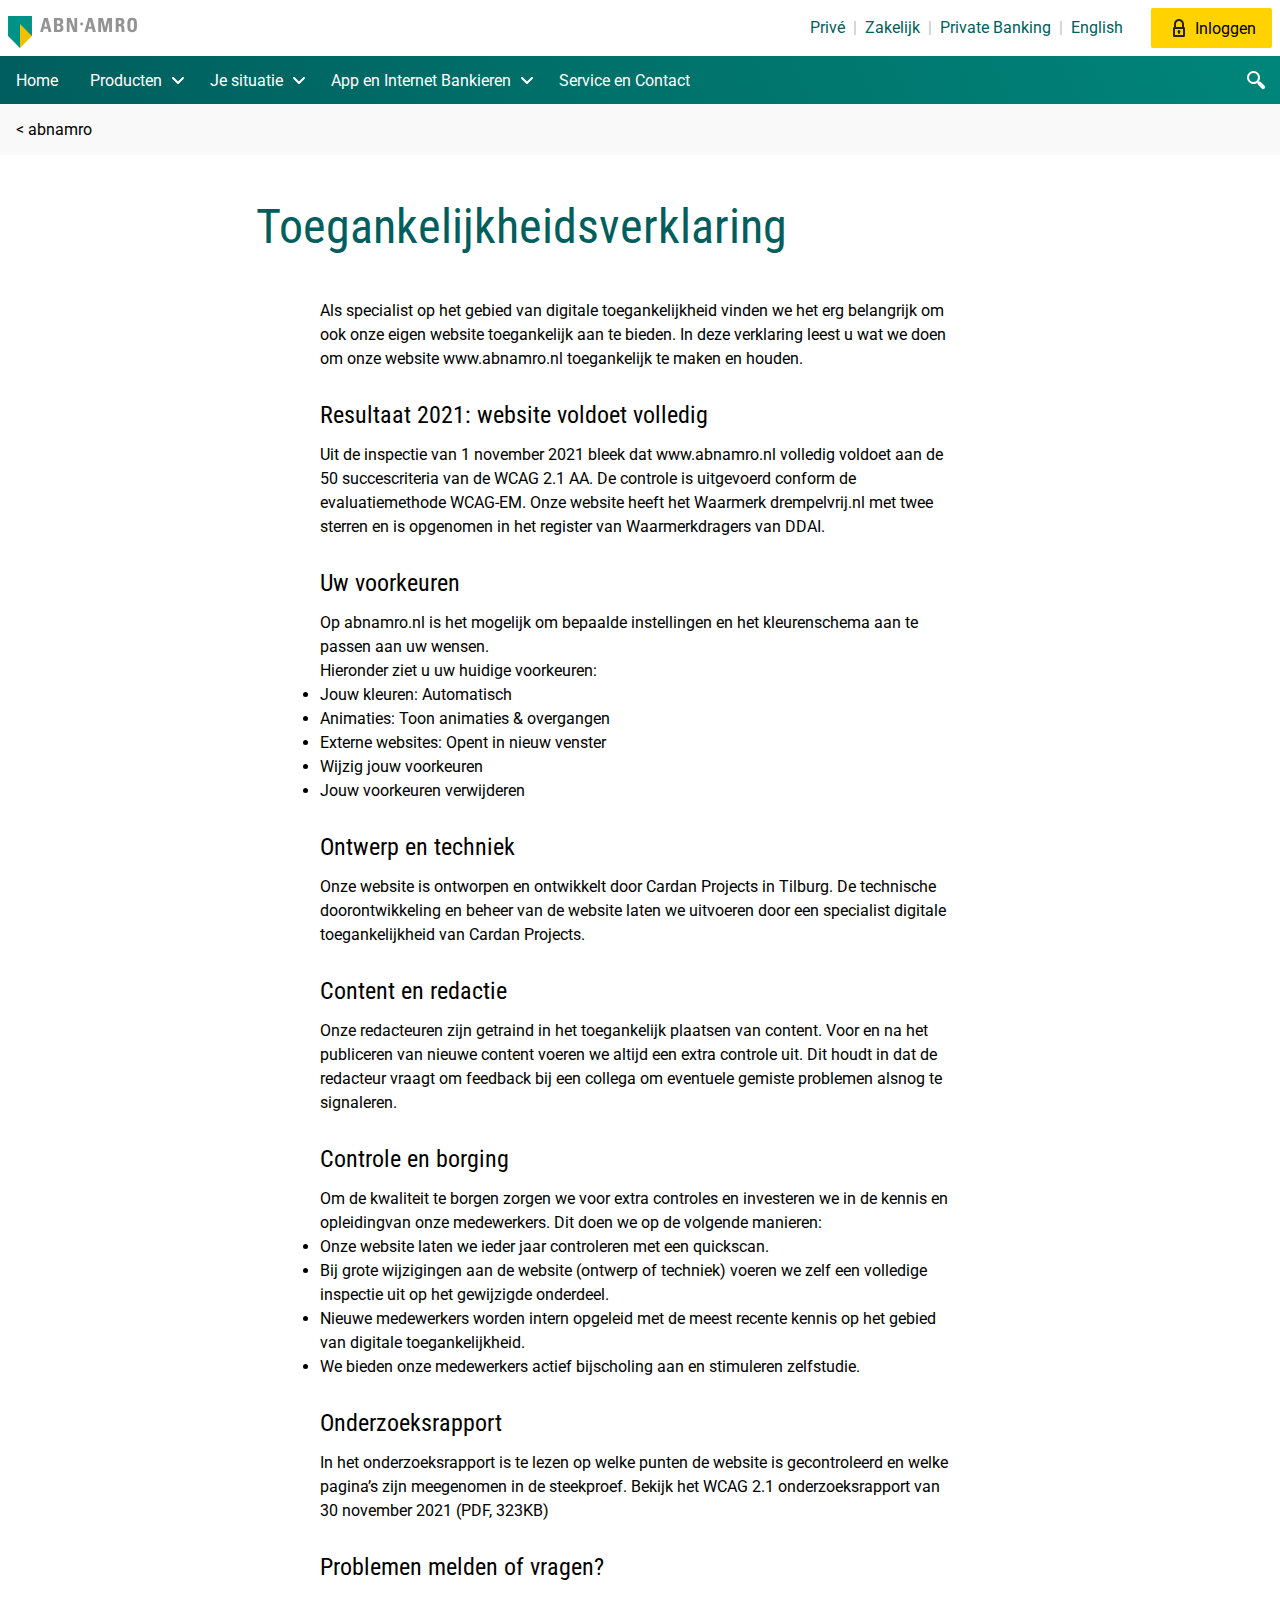
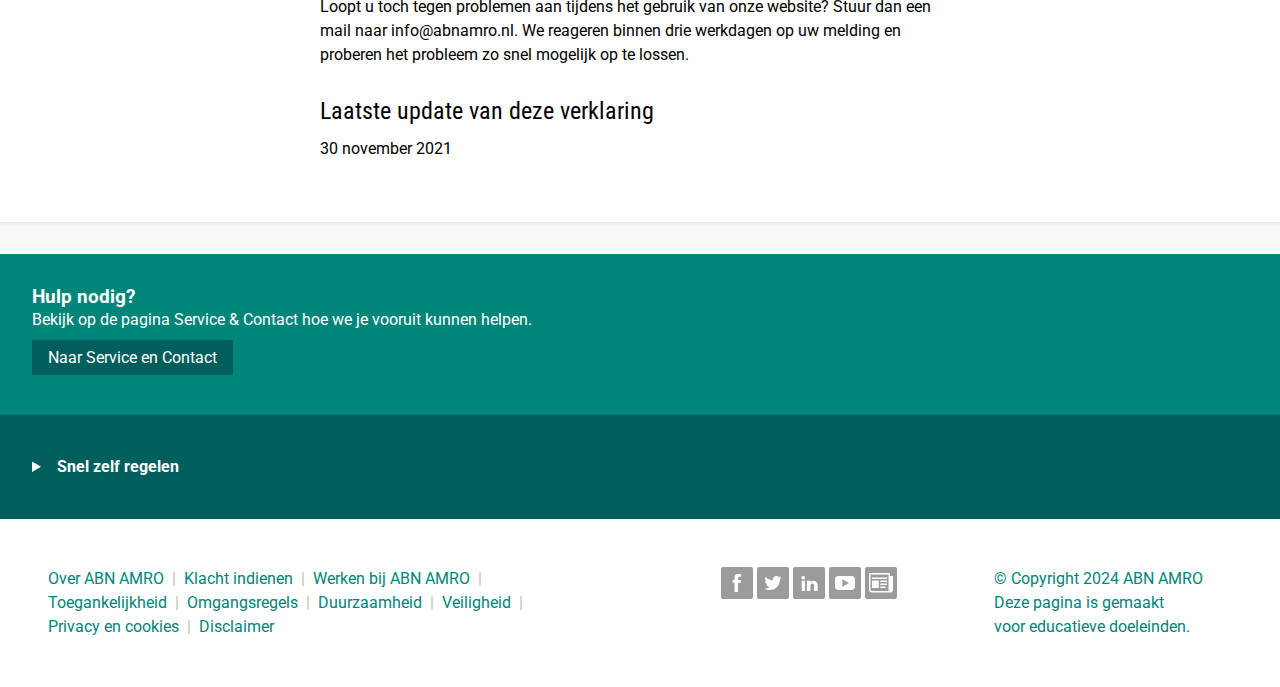
==== commit 2c6e1a68: "Refactor HTML" ====
--- a/index.html
+++ b/index.html
@@ -19,6 +19,7 @@
 <body>
     <header>
         <a href="#main" class="visually-hidden">Skip to main content</a>
+
         <nav class="nav-secondary">
             <div class="container">
                 <a href="#" class="logo" aria-label="home"><img src="assets/abn.svg" height="100" alt=""></a>
@@ -31,6 +32,7 @@
                 <a href="#" class="sign-in"><img src="assets/lock.svg" alt="">Inloggen</a>
             </div>
         </nav>
+
         <nav class="nav-primary">
             <div class="container">
                 <ul>
@@ -38,9 +40,8 @@
                         <a href="#">Home</a>
                     </li>
                     <li>
-                        <button class="button-producten button-nav-primary" aria-expanded="false" aria-controls="producten">
-                            Producten
-                        </button>
+                        <button class="button-producten button-nav-primary" aria-expanded="false"
+                            aria-controls="producten">Producten</button>
                         <nav class="subnav collapsed" id="producten">
                             <ul class="container">
                                 <li><button>Betalen & Creditcards</button></li>
@@ -54,9 +55,8 @@
                         </nav>
                     </li>
                     <li>
-                        <button class="button-situatie button-nav-primary" aria-expanded="false" aria-controls="situatie">
-                            Je situatie
-                        </button>
+                        <button class="button-situatie button-nav-primary" aria-expanded="false"
+                            aria-controls="situatie">Je situatie</button>
                         <nav class="subnav collapsed" id="situatie">
                             <ul class="container">
                                 <li><button>Familie & relaties</button></li>
@@ -70,9 +70,8 @@
                         </nav>
                     </li>
                     <li>
-                        <button class="button-app button-nav-primary" aria-expanded="false" aria-controls="bankieren">
-                            App en Internet Bankieren
-                        </button>
+                        <button class="button-app button-nav-primary" aria-expanded="false"
+                            aria-controls="bankieren">App en Internet Bankieren</button>
                         <nav class="subnav collapsed" id="bankieren">
                             <ul class="container">
                                 <li><button>ABN AMRO app</button></li>
@@ -87,8 +86,10 @@
                         <a href="#">Service en Contact</a>
                     </li>
                 </ul>
-                <form action=""">
-                    <button class="search" aria-label="search"></button>
+
+                <!-- Searchbar -->
+                <form>
+                    <button class="search" aria-label="search" type="button"></button>
                     <input type="search" placeholder="zoeken" class="collapsed">
                 </form>
             </div>
@@ -96,37 +97,30 @@
     </header>
 
     <main id="main">
+        <!-- Breadcrumb -->
         <a href="#" class="breadcrumb">&lt; abnamro</a>
+        
         <div class="container">
             <section>
                 <h1 class="header-xl">Toegankelijkheidsverklaring</h1>
-                <p>
-                    Als specialist op het gebied van digitale toegankelijkheid vinden we het erg belangrijk om ook onze
+                <p>Als specialist op het gebied van digitale toegankelijkheid vinden we het erg belangrijk om ook onze
                     eigen website toegankelijk aan te bieden. In deze verklaring leest u wat we doen om onze website
-                    www.abnamro.nl toegankelijk te maken en houden.
-                </p>
+                    www.abnamro.nl toegankelijk te maken en houden.</p>
             </section>
 
             <section>
                 <h2 class="header-m">Resultaat 2021: website voldoet volledig</h2>
-                <p>
-                    Uit de inspectie van 1 november 2021 bleek dat www.abnamro.nl volledig voldoet aan de 50
-                    succescriteria
-                    van de WCAG 2.1 AA. De controle is uitgevoerd conform de evaluatiemethode WCAG-EM.
+                <p>Uit de inspectie van 1 november 2021 bleek dat www.abnamro.nl volledig voldoet aan de 50
+                    succescriteria van de WCAG 2.1 AA. De controle is uitgevoerd conform de evaluatiemethode WCAG-EM.
                     Onze website heeft het Waarmerk drempelvrij.nl met twee sterren en is opgenomen in het register van
-                    Waarmerkdragers van DDAI.
-                </p>
+                    Waarmerkdragers van DDAI.</p>
             </section>
 
             <section>
                 <h2 class="header-m">Uw voorkeuren</h2>
-                <p>
-                    Op abnamro.nl is het mogelijk om bepaalde instellingen en het kleurenschema aan te passen aan uw
-                    wensen.
-                </p>
-                <p>
-                    Hieronder ziet u uw huidige voorkeuren:
-                </p>
+                <p>Op abnamro.nl is het mogelijk om bepaalde instellingen en het kleurenschema aan te passen aan uw
+                    wensen.</p>
+                <p>Hieronder ziet u uw huidige voorkeuren:</p>
 
                 <ul>
                     <li>Jouw kleuren: Automatisch</li>
@@ -139,35 +133,22 @@
 
             <section>
                 <h2 class="header-m">Ontwerp en techniek</h2>
-                <p>
-                    Onze website is ontworpen en ontwikkelt door Cardan Projects in Tilburg. De technische
-                    doorontwikkeling
-                    en
-                    beheer van de website laten we uitvoeren door een specialist digitale toegankelijkheid van Cardan
-                    Projects.
-                </p>
+                <p>Onze website is ontworpen en ontwikkelt door Cardan Projects in Tilburg. De technische
+                    doorontwikkeling en beheer van de website laten we uitvoeren door een specialist digitale
+                    toegankelijkheid van Cardan Projects.</p>
             </section>
 
             <section>
                 <h2 class="header-m">Content en redactie</h2>
-                <p>
-                    Onze redacteuren zijn getraind in het toegankelijk plaatsen van content. Voor en na het publiceren
-                    van
-                    nieuwe content voeren we altijd een extra controle uit. Dit houdt in dat de redacteur vraagt om
-                    feedback
-                    bij
-                    een collega om eventuele gemiste problemen alsnog te signaleren.
-                </p>
+                <p>Onze redacteuren zijn getraind in het toegankelijk plaatsen van content. Voor en na het publiceren
+                    van nieuwe content voeren we altijd een extra controle uit. Dit houdt in dat de redacteur vraagt om
+                    feedback bij een collega om eventuele gemiste problemen alsnog te signaleren.</p>
             </section>
 
             <section>
                 <h2 class="header-m">Controle en borging</h2>
-                <p>
-                    Om de kwaliteit te borgen zorgen we voor extra controles en investeren we in de kennis en opleiding
-                    van
-                    onze
-                    medewerkers. Dit doen we op de volgende manieren:
-                </p>
+                <p>Om de kwaliteit te borgen zorgen we voor extra controles en investeren we in de kennis en
+                    opleidingvan onze medewerkers. Dit doen we op de volgende manieren:</p>
                 <ul>
                     <li>Onze website laten we ieder jaar controleren met een quickscan.</li>
                     <li>Bij grote wijzigingen aan de website (ontwerp of techniek) voeren we zelf een volledige
@@ -180,20 +161,16 @@
 
             <section>
                 <h2 class="header-m">Onderzoeksrapport</h2>
-                <p>
-                    In het onderzoeksrapport is te lezen op welke punten de website is gecontroleerd en welke pagina’s
-                    zijn
-                    meegenomen in de steekproef. Bekijk het WCAG 2.1 onderzoeksrapport van 30 november 2021 (PDF, 323KB)
-                </p>
+                <p>In het onderzoeksrapport is te lezen op welke punten de website is gecontroleerd en welke pagina’s
+                    zijn meegenomen in de steekproef. Bekijk het WCAG 2.1 onderzoeksrapport van 30 november 2021 (PDF,
+                    323KB)</p>
             </section>
 
             <section>
                 <h2 class="header-m">Problemen melden of vragen?</h2>
-                <p>
-                    Loopt u toch tegen problemen aan tijdens het gebruik van onze website? Stuur dan een mail naar
+                <p>Loopt u toch tegen problemen aan tijdens het gebruik van onze website? Stuur dan een mail naar
                     info@abnamro.nl. We reageren binnen drie werkdagen op uw melding en proberen het probleem zo snel
-                    mogelijk op te lossen.
-                </p>
+                    mogelijk op te lossen.</p>
             </section>
 
             <section>
@@ -211,6 +188,7 @@
                 <a href="#" class="button-link button-help">Naar Service en Contact</a>
             </div>
         </section>
+
         <section class="footer-nav">
             <div class="container">
                 <details>
@@ -230,6 +208,7 @@
                                 <li><a href="#">Pensioen</a></li>
                             </ul>
                         </section>
+
                         <div class="subflex">
                             <section class="footer-subsection">
                                 <h3 class="header-xs">Je situatie</h3>
@@ -252,6 +231,7 @@
                                 </ul>
                             </section>
                         </div>
+
                         <section class="footer-subsection">
                             <h3 class="header-xs">Digitale Diensten</h3>
                             <ul>
@@ -267,6 +247,7 @@
                 </details>
             </div>
         </section>
+
         <section class="footer-socials">
             <div class="container">
                 <h3 class="visually-hidden">Overige links</h3>
@@ -281,25 +262,28 @@
                     <li><a href="#">Privacy en cookies</a></li>
                     <li><a href="#">Disclaimer</a></li>
                 </ul>
+
                 <ul class="socials">
-                    <li><a href="#" class="social-button" aria-label="Facebook"><img src="assets/facebook.svg"
-                                alt=""></a></li>
-                    <li><a href="#" class="social-button" aria-label="X"><img src="assets/twitter.svg" alt=""></a></li>
-                    <li><a href="#" class="social-button" aria-label="LinkedIn"><img src="assets/linkedin.svg"
-                                alt=""></a></li>
-                    <li><a href="#" class="social-button" aria-label="YouTube"><img src="assets/youtube.svg" alt=""></a>
-                    </li>
-                    <li><a href="#" class="social-button" aria-label="Nieuwsbrief"><img src="assets/nieuwsbrief.svg"
-                                alt=""></a></li>
-                </ul>
+                    <li><a href="#" class="social-button" aria-label="Facebook">
+                            <img src="assets/facebook.svg" alt=""></a></li>
+                    <li><a href="#" class="social-button" aria-label="X">
+                            <img src="assets/twitter.svg" alt=""></a></li>
+                    <li><a href="#" class="social-button" aria-label="LinkedIn">
+                            <img src="assets/linkedin.svg" alt=""></a></li>
+                    <li><a href="#" class="social-button" aria-label="YouTube">
+                            <img src="assets/youtube.svg" alt=""></a></li>
+                    <li><a href="#" class="social-button" aria-label="Nieuwsbrief">
+                            <img src="assets/nieuwsbrief.svg" alt=""></a></li>
+                </ul>
+
                 <div class="copyright">
                     <p>© Copyright 2024 ABN AMRO</p>
                     <p>Deze pagina is gemaakt voor educatieve doeleinden.</p>
                 </div>
-
             </div>
         </section>
     </footer>
+
     <script src="scripts/searchbar.js"></script>
     <script src="scripts/nav.js"></script>
 </body>
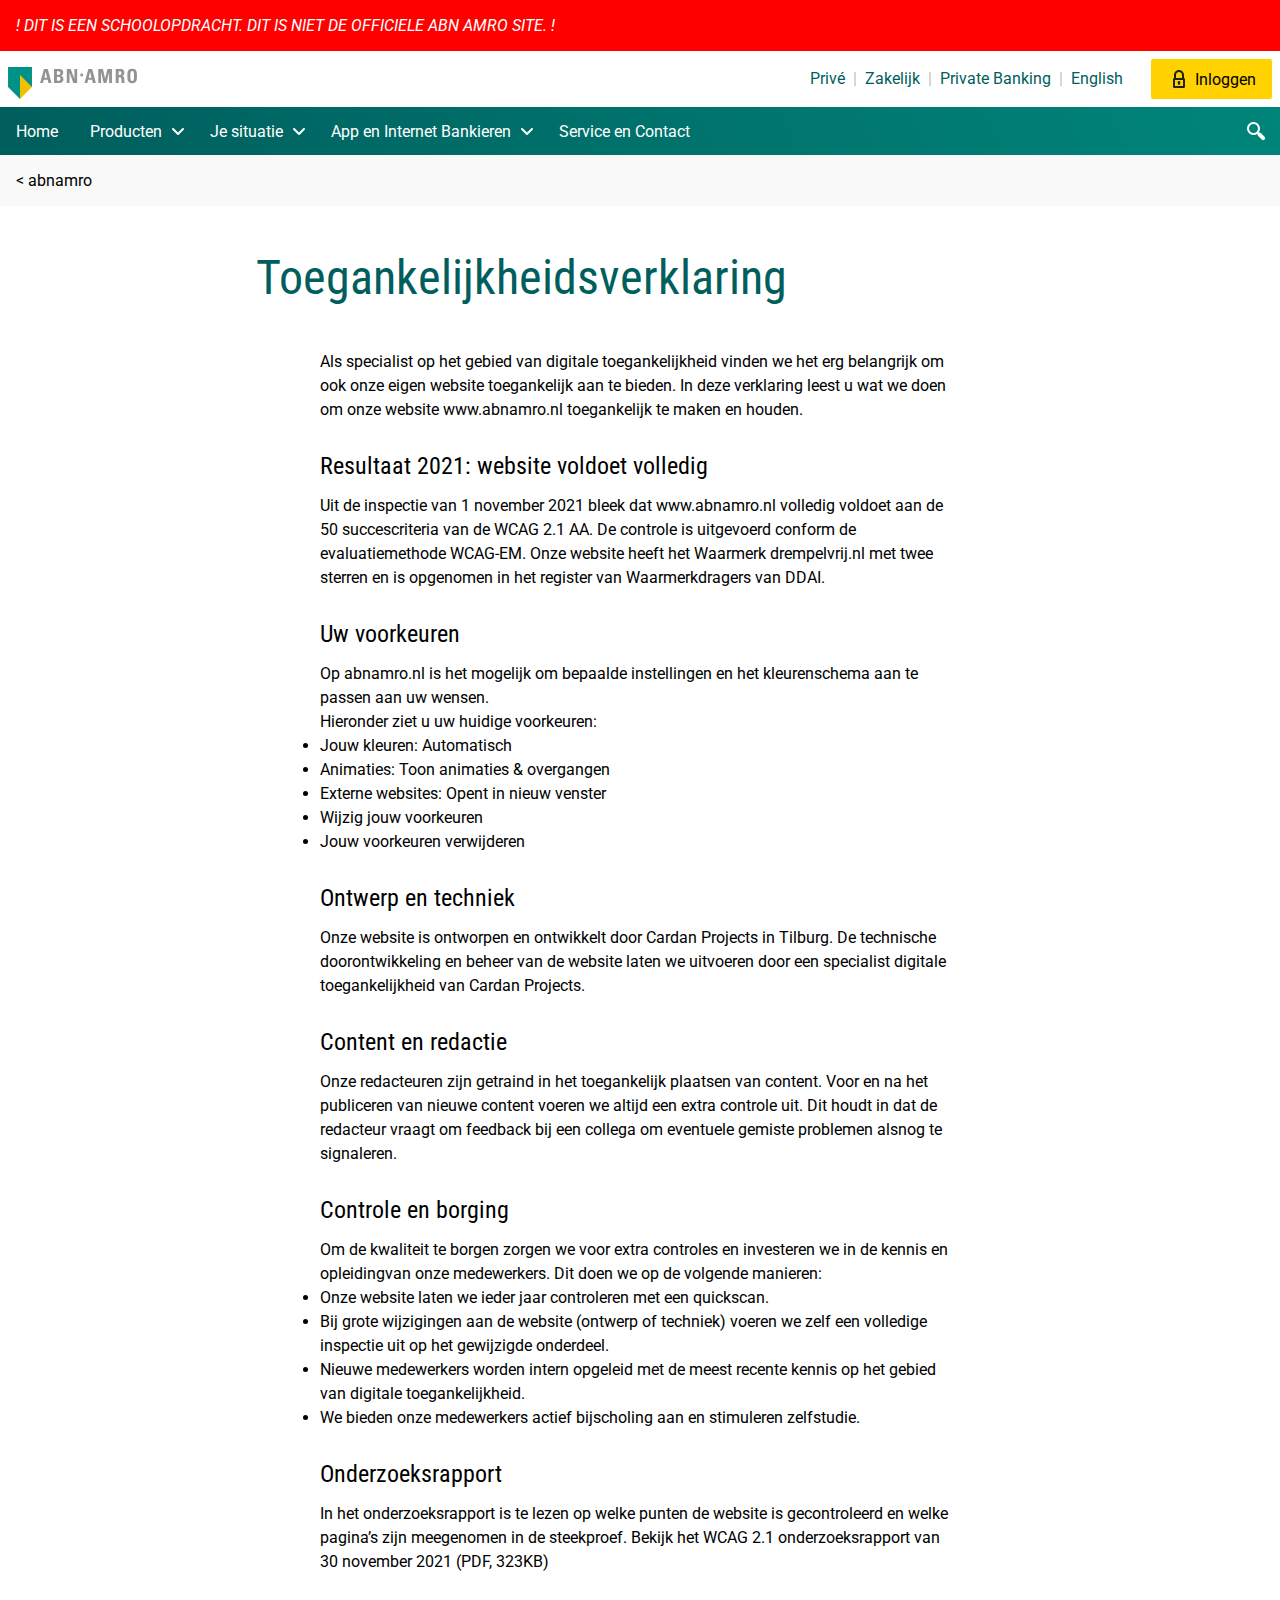
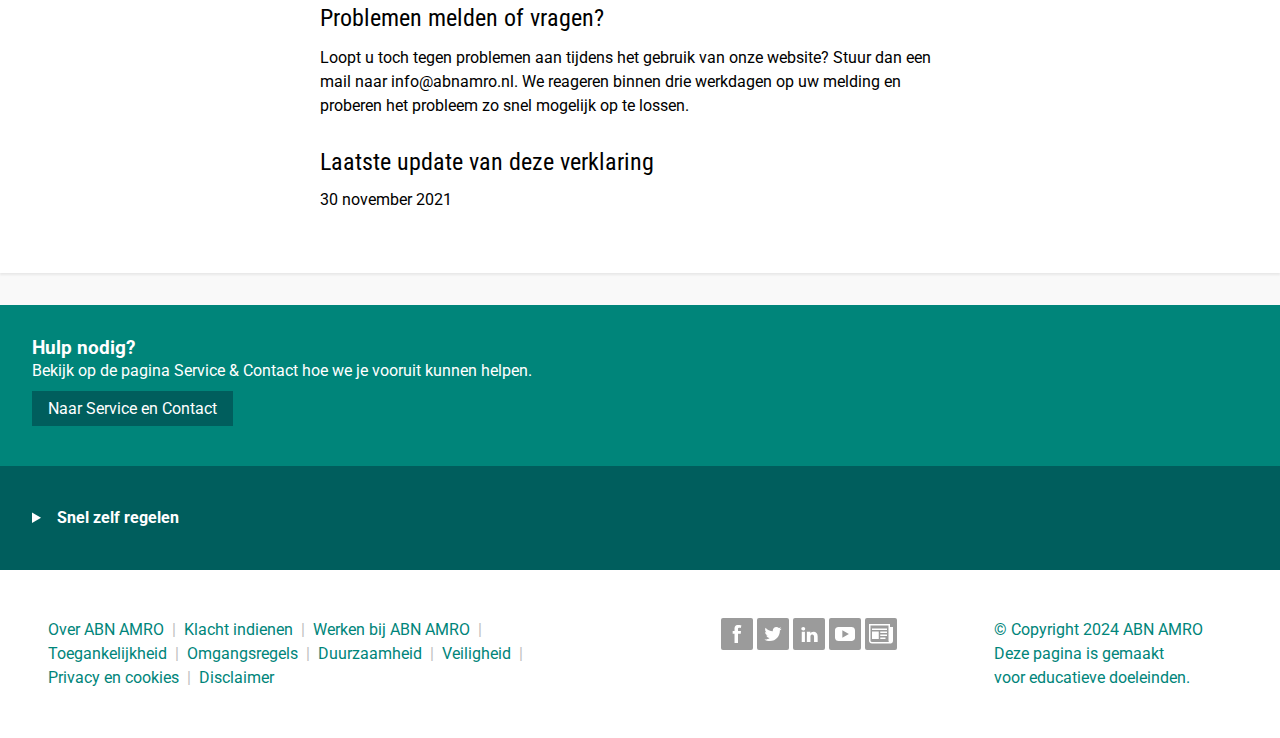
==== commit 3a7e81d9: "Add big red disclaimer" ====
--- a/index.html
+++ b/index.html
@@ -18,6 +18,7 @@
 
 <body>
     <header>
+        <div class="alert"><em>! DIT IS EEN SCHOOLOPDRACHT. DIT IS NIET DE OFFICIELE ABN AMRO SITE. !</em></div>
         <a href="#main" class="visually-hidden">Skip to main content</a>
 
         <nav class="nav-secondary">
@@ -68,7 +69,7 @@
                                 <li><button>Speciaal voor</button></li>
                             </ul>
                         </nav>
-                    </li>
+                    </li>  
                     <li>
                         <button class="button-app button-nav-primary" aria-expanded="false"
                             aria-controls="bankieren">App en Internet Bankieren</button>
@@ -90,7 +91,7 @@
                 <!-- Searchbar -->
                 <form>
                     <button class="search" aria-label="search" type="button"></button>
-                    <input type="search" placeholder="zoeken" class="collapsed">
+                    <input type="search" class="collapsed" placeholder="zoeken" >
                 </form>
             </div>
         </nav>
@@ -99,7 +100,7 @@
     <main id="main">
         <!-- Breadcrumb -->
         <a href="#" class="breadcrumb">&lt; abnamro</a>
-        
+
         <div class="container">
             <section>
                 <h1 class="header-xl">Toegankelijkheidsverklaring</h1>
--- a/styles/style.css
+++ b/styles/style.css
@@ -64,6 +64,15 @@
     .desktop-only {
         display: inherit;
     }
+}
+
+.alert {
+    color: white;
+    background-color: red;
+    padding: 1em;
+    width: 100%;
+    display: flex;
+    align-items: center;
 }
 
 /* Positioning helper classes */
@@ -113,7 +122,7 @@
 
 .header-l {
     font-family: var(--secondary-font);
-    font-size: 2rem;
+    font-size: clamp(1.5rem, 6vw, 2rem);
     line-height: 2.5rem;
     font-weight: 400;
     text-wrap: balance;
@@ -121,6 +130,7 @@
 
 .header-m {
     font-family: var(--secondary-font);
+    font-size: clamp(1.3rem, 5vw, 1.5rem);
     line-height: 2rem;
     font-weight: 400;
     padding: .5em 0;
@@ -147,7 +157,7 @@
 
 .nav-primary {
     background-color: var(--primary-color);
-    background-image: linear-gradient(-296deg, #005e5d, #00857a);
+    background-image: linear-gradient(-296deg, var(--primary-color), var(--secondary-color));
     color: white;
 
     ul {
@@ -163,10 +173,10 @@
 
     a,
     button {
-        padding-inline: 1em;
         display: flex;
         align-items: center;
         height: 100%;
+        padding-inline: 1em;
         transition: .2s;
 
         &:hover {
@@ -178,16 +188,17 @@
     }
 
     button {
+        position: relative;
+
         /* Remove default styling */
         appearance: none;
         background-color: unset;
-        border: none;
+        border: 0;
 
         /* Typography */
         font-family: var(--primary-font);
         font-size: 1rem;
         color: white;
-        position: relative;
     }
 
     /* The buttons that control the collapsible subnavs. */
@@ -200,13 +211,14 @@
     .button-nav-primary::after {
         display: block;
         position: absolute;
-        background-image: url(../assets/arrow-down.svg);
-        background-repeat: no-repeat;
-        content: "";
         top: 25%;
         right: 0.25em;
         aspect-ratio: 1;
         height: 50%;
+
+        background-image: url(../assets/arrow-down.svg);
+        background-repeat: no-repeat;
+        content: "";
         transform: rotate(-180deg);
         transition: .3s;
     }
@@ -246,6 +258,7 @@
         height: 3em;
         position: absolute;
         right: 0;
+
         background-color: var(--secondary-color);
         background-position: center;
         background-repeat: no-repeat;
@@ -258,16 +271,20 @@
     }
 
     input[type="search"] {
+        /* Positioning and sizing */
         display: block;
+        height: 100%;
+        max-height: 2.25em;
+        width: 20em;
+        margin: .3em;
+        padding-inline: 1em;
+
+        /* Styling */
         appearance: none;
         border: 0;
         border-radius: 2px;
-        width: 20em;
-        margin: .3em;
-        height: 100%;
-        max-height: 2.25em;
         font-size: 1rem;
-        padding-inline: 1em;
+
         transition: .5s ease-in-out allow-discrete;
 
         &.collapsed {
@@ -293,13 +310,16 @@
     }
 
     .subnav {
+        /* Positioning and sizing */
         width: 100vw;
         position: absolute;
         left: 0;
         z-index: 1;
+        min-height: 50vh;
+
+        /* Styling */
         background: #00675e linear-gradient(135deg, #005e5d 0, #00877d 58%, #00756f 58%, #009185 100%);
         color: white;
-        min-height: 50vh;
 
         ul {
             display: block;
@@ -307,10 +327,10 @@
         }
 
         button {
+            padding: .5em;
+            width: 12em;
             font-family: var(--secondary-font);
             font-size: 1.125rem;
-            padding: .5em;
-            width: 12em;
         }
     }
 
@@ -393,17 +413,18 @@
 }
 
 .sign-in {
-    background-color: var(--accent-color);
-    color: black;
-
+    /* Positioning and sizing */
     display: flex;
     align-items: center;
     gap: .25em;
-
+    padding: .5em 1em;
+
+    /* Styling */
+    background-color: var(--accent-color);
+    color: black;
     border-radius: 2px;
     text-decoration: none;
-    padding: .5em 1em;
-
+    
     &:hover {
         text-decoration: none;
         background-color: #E8BF2B;
@@ -433,6 +454,10 @@
     section {
         width: 100%;
         max-width: 40em;
+    }
+
+    li {
+        line-height: 1.5em;
     }
 
     .breadcrumb {
@@ -451,10 +476,6 @@
         padding: 0 1em 4em 1em;
         box-shadow: 0 2px 2px 0 rgba(34, 34, 34, .08);
     }
-
-    li {
-        line-height: 1.5em;
-    }
 }
 
 /* ========== */
@@ -467,9 +488,41 @@
     flex-direction: column;
     align-items: center;
 
+    section {
+        width: 100%;
+        padding: 2rem;
+    }
+    
+    .container {
+        flex-direction: column;
+        align-items: flex-start;
+    }
+
+    .button-help {
+        background-color: var(--primary-color);
+        margin: .5em 0;
+        min-width: max-content;
+    }
+
+    .socials {
+        display: inline-flex;
+        list-style: none;
+        gap: .25rem;
+    }
+
+    summary h3 {
+        display: inline-block;
+    }
+
+    details {
+        width: 100%;
+    }
+
+    .details-subsection {
+        min-width: max-content;
+    }
+
     .secondary-footer-nav {
-        
-
         li {
             display: inline-block;
             margin-right: .25em;
@@ -489,40 +542,6 @@
         @media screen and (min-width: 768px) {
             max-width: 50%;
         }
-    }
-
-    .container {
-        flex-direction: column;
-        align-items: flex-start;
-    }
-
-    section {
-        width: 100%;
-        padding: 2rem;
-    }
-
-    .button-help {
-        background-color: var(--primary-color);
-        margin: .5em 0;
-        min-width: max-content;
-    }
-
-    .socials {
-        display: inline-flex;
-        list-style: none;
-        gap: .25rem;
-    }
-
-    summary h3 {
-        display: inline-block;
-    }
-
-    details {
-        width: 100%;
-    }
-
-    .details-subsection {
-        min-width: max-content;
     }
 }
 
@@ -577,13 +596,13 @@
 }
 
 .social-button {
-    background-color: #9b9b9b;
+    display: flex;
     height: 2rem;
     width: 2rem;
-    display: inline-block;
-    display: flex;
     align-items: center;
     justify-content: center;
+
+    background-color: #9b9b9b;
     border-radius: 2px;
 
     &:hover {
@@ -593,14 +612,11 @@
 
 .button-link {
     display: block;
+    padding: .5em 1em;
     text-decoration: none;
-    padding: .5em 1em;
-}
-
-.socials {
-    padding: 1em;
-}
-
+}
+
+.socials,
 .copyright {
     padding: 1em;
 }
